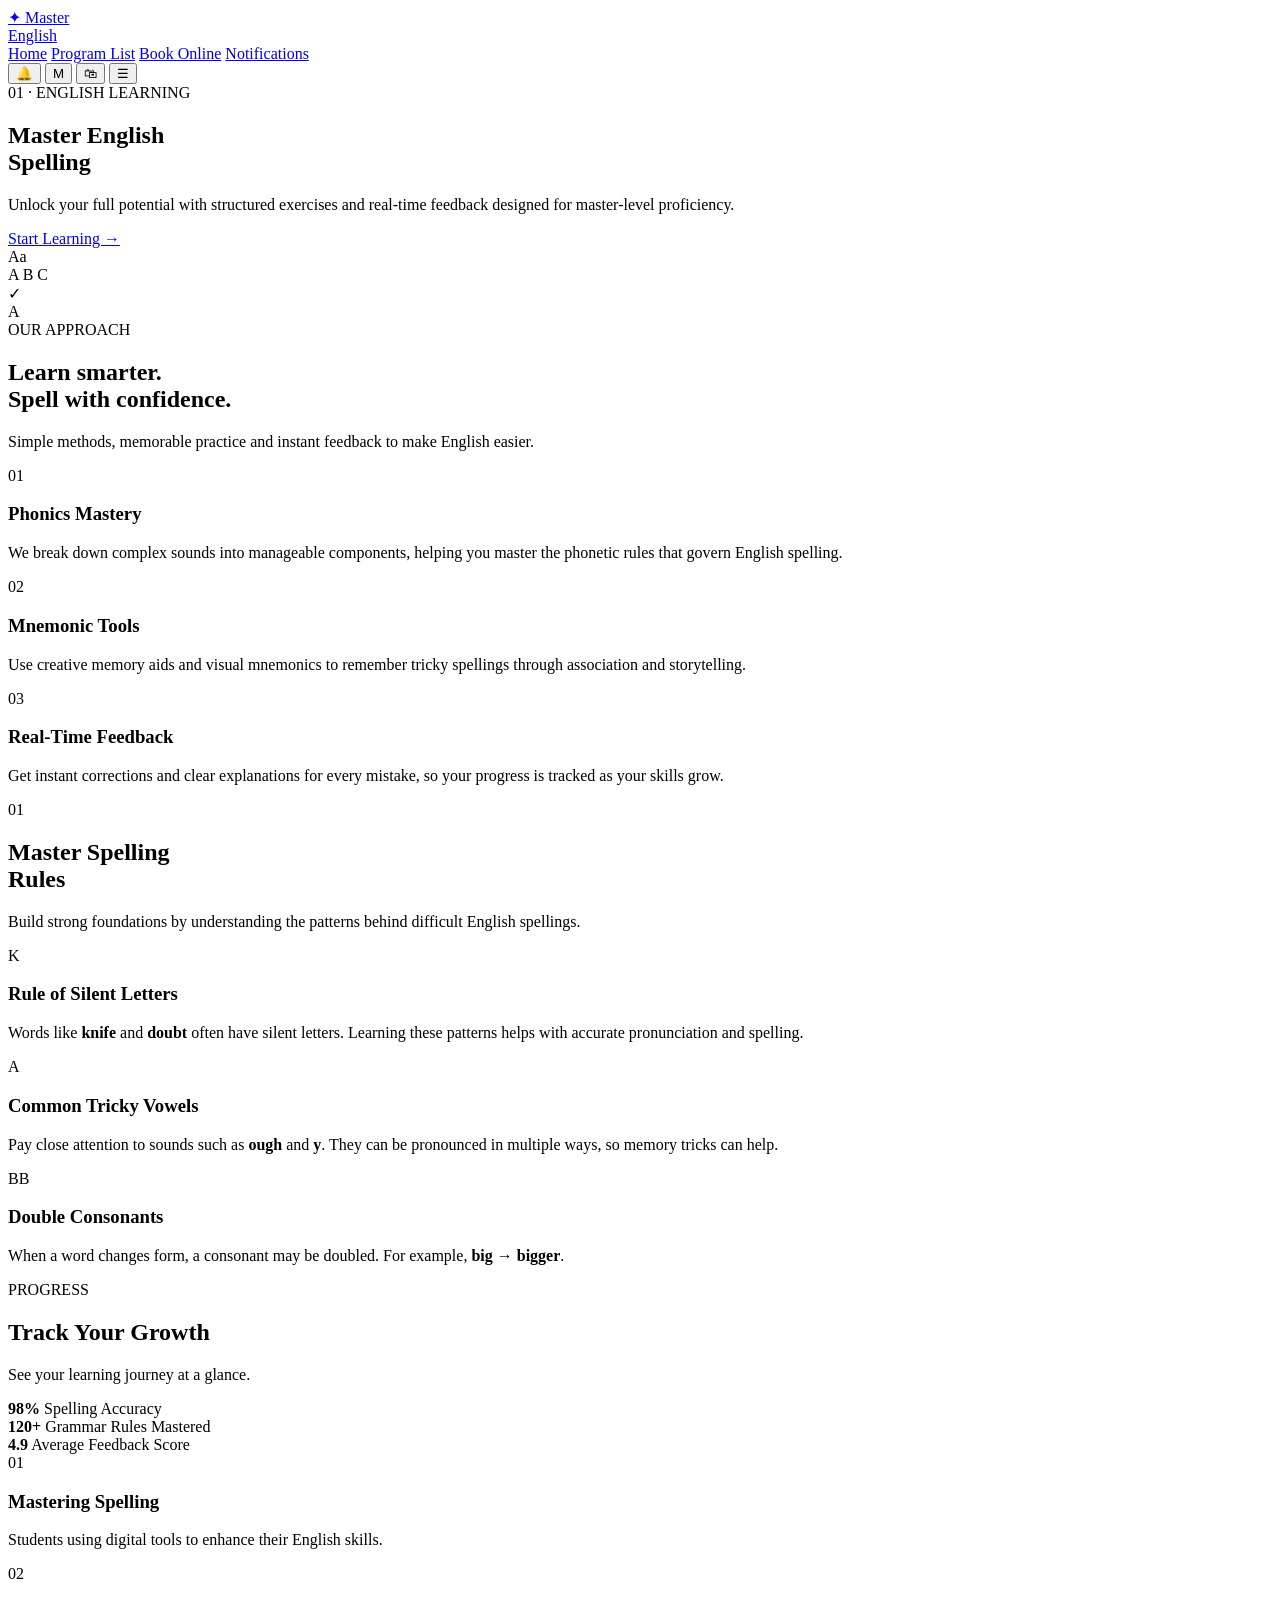
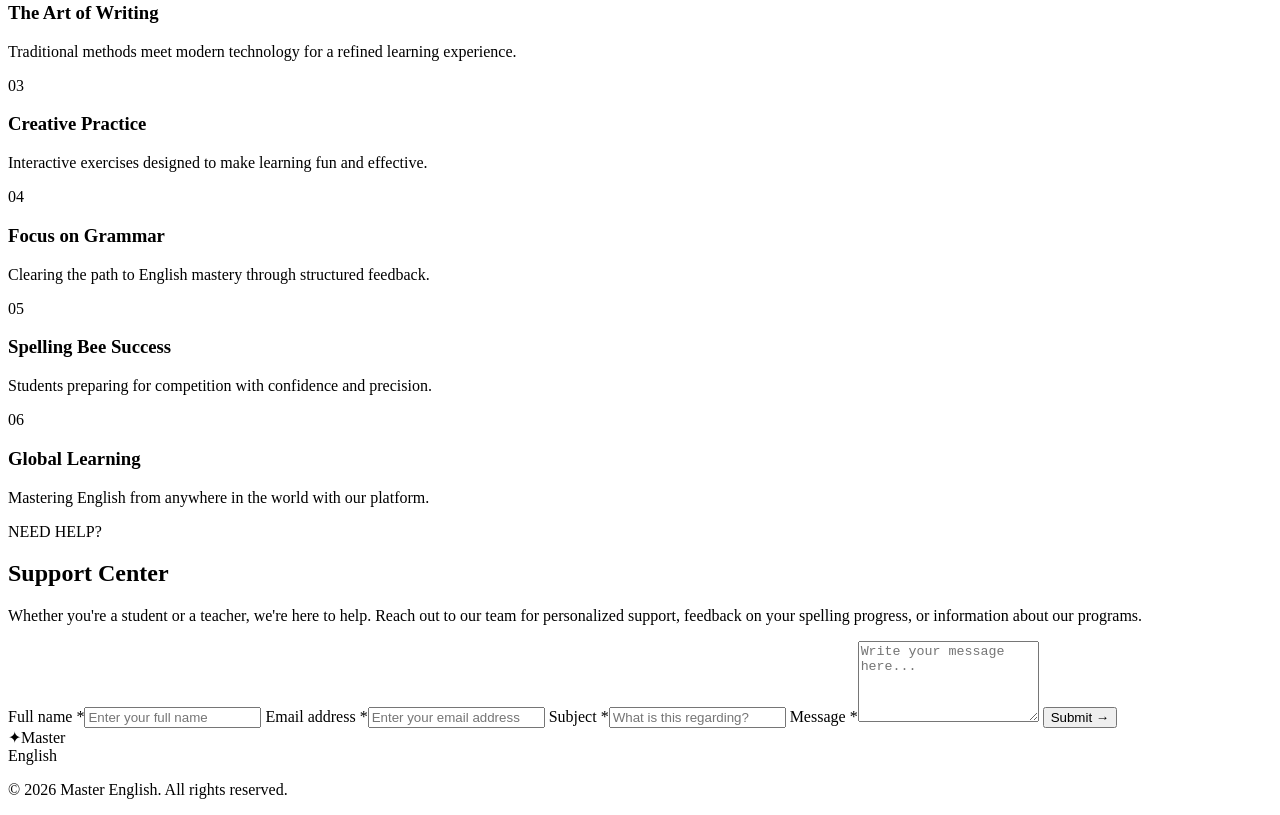
==== index.html @ f6155e05 "Add files via upload" ====
<!DOCTYPE html>
<html lang="en">
<head>
  <meta charset="UTF-8">
  <meta name="viewport" content="width=device-width, initial-scale=1.0">
  <title>Master English Spelling</title>
  <link rel="preconnect" href="https://fonts.googleapis.com">
  <link rel="preconnect" href="https://fonts.gstatic.com" crossorigin>
  <link href="https://fonts.googleapis.com/css2?family=DM+Sans:wght@400;500;600;700&family=Playfair+Display:wght@500;600&display=swap" rel="stylesheet">
  <link rel="stylesheet" href="style.css">
</head>
<body>

<header class="navbar">
  <a class="brand" href="#home">
    <span class="brand-mark">✦</span>
    <span>Master<br>English</span>
  </a>

  <nav id="nav">
    <a class="active" href="#home">Home</a>
    <a href="#approach">Program List</a>
    <a href="#practice">Book Online</a>
    <a href="#support">Notifications</a>
  </nav>

  <div class="nav-actions">
    <button class="icon-btn" title="Notifications">🔔</button>
    <button class="avatar">M</button>
    <button class="bag">🛍</button>
    <button class="menu-btn" id="menuBtn">☰</button>
  </div>
</header>

<main>
  <section class="hero" id="home">
    <div class="hero-content">
      <div class="eyebrow">01 · ENGLISH LEARNING</div>
      <h1>Master English<br><span>Spelling</span></h1>
      <p>Unlock your full potential with structured exercises and real-time feedback designed for master-level proficiency.</p>
      <a href="#practice" class="primary-btn">Start Learning <span>→</span></a>
    </div>
    <div class="hero-orbit">
      <div class="orbit-card card-one">Aa</div>
      <div class="orbit-card card-two">A B C</div>
      <div class="orbit-card card-three">✓</div>
      <div class="orbit-center">A</div>
    </div>
  </section>

  <section class="section approach" id="approach">
    <div class="section-heading">
      <span class="small-label">OUR APPROACH</span>
      <h2>Learn smarter.<br>Spell with confidence.</h2>
      <p>Simple methods, memorable practice and instant feedback to make English easier.</p>
    </div>

    <div class="feature-grid">
      <article class="feature-card">
        <div class="photo photo-1"></div>
        <div class="card-body">
          <span class="number">01</span>
          <h3>Phonics Mastery</h3>
          <p>We break down complex sounds into manageable components, helping you master the phonetic rules that govern English spelling.</p>
        </div>
      </article>

      <article class="feature-card">
        <div class="photo photo-2"></div>
        <div class="card-body">
          <span class="number">02</span>
          <h3>Mnemonic Tools</h3>
          <p>Use creative memory aids and visual mnemonics to remember tricky spellings through association and storytelling.</p>
        </div>
      </article>

      <article class="feature-card">
        <div class="photo photo-3"></div>
        <div class="card-body">
          <span class="number">03</span>
          <h3>Real-Time Feedback</h3>
          <p>Get instant corrections and clear explanations for every mistake, so your progress is tracked as your skills grow.</p>
        </div>
      </article>
    </div>
  </section>

  <section class="rules" id="practice">
    <div class="rules-title">
      <span class="gold-number">01</span>
      <h2>Master Spelling<br>Rules</h2>
      <p>Build strong foundations by understanding the patterns behind difficult English spellings.</p>
    </div>

    <div class="rules-list">
      <article>
        <span class="rule-icon">K</span>
        <div>
          <h3>Rule of Silent Letters</h3>
          <p>Words like <b>knife</b> and <b>doubt</b> often have silent letters. Learning these patterns helps with accurate pronunciation and spelling.</p>
        </div>
      </article>
      <article>
        <span class="rule-icon">A</span>
        <div>
          <h3>Common Tricky Vowels</h3>
          <p>Pay close attention to sounds such as <b>ough</b> and <b>y</b>. They can be pronounced in multiple ways, so memory tricks can help.</p>
        </div>
      </article>
      <article>
        <span class="rule-icon">BB</span>
        <div>
          <h3>Double Consonants</h3>
          <p>When a word changes form, a consonant may be doubled. For example, <b>big → bigger</b>.</p>
        </div>
      </article>
    </div>
  </section>

  <section class="growth" id="growth">
    <div class="center-heading">
      <span class="small-label">PROGRESS</span>
      <h2>Track Your Growth</h2>
      <p>See your learning journey at a glance.</p>
    </div>

    <div class="stats">
      <div class="stat">
        <strong>98%</strong>
        <span>Spelling Accuracy</span>
      </div>
      <div class="stat">
        <strong>120+</strong>
        <span>Grammar Rules Mastered</span>
      </div>
      <div class="stat">
        <strong>4.9</strong>
        <span>Average Feedback Score</span>
      </div>
    </div>
  </section>

  <section class="gallery">
    <div class="gallery-grid">
      <article class="gallery-card large">
        <div class="gallery-photo g1"></div>
        <div class="gallery-text"><span>01</span><h3>Mastering Spelling</h3><p>Students using digital tools to enhance their English skills.</p></div>
      </article>
      <article class="gallery-card">
        <div class="gallery-photo g2"></div>
        <div class="gallery-text"><span>02</span><h3>The Art of Writing</h3><p>Traditional methods meet modern technology for a refined learning experience.</p></div>
      </article>
      <article class="gallery-card">
        <div class="gallery-photo g3"></div>
        <div class="gallery-text"><span>03</span><h3>Creative Practice</h3><p>Interactive exercises designed to make learning fun and effective.</p></div>
      </article>
      <article class="gallery-card">
        <div class="gallery-photo g4"></div>
        <div class="gallery-text"><span>04</span><h3>Focus on Grammar</h3><p>Clearing the path to English mastery through structured feedback.</p></div>
      </article>
      <article class="gallery-card">
        <div class="gallery-photo g5"></div>
        <div class="gallery-text"><span>05</span><h3>Spelling Bee Success</h3><p>Students preparing for competition with confidence and precision.</p></div>
      </article>
      <article class="gallery-card">
        <div class="gallery-photo g6"></div>
        <div class="gallery-text"><span>06</span><h3>Global Learning</h3><p>Mastering English from anywhere in the world with our platform.</p></div>
      </article>
    </div>
  </section>

  <section class="support" id="support">
    <div class="support-copy">
      <span class="small-label">NEED HELP?</span>
      <h2>Support Center</h2>
      <p>Whether you're a student or a teacher, we're here to help. Reach out to our team for personalized support, feedback on your spelling progress, or information about our programs.</p>
    </div>

    <form class="support-form" id="supportForm">
      <label>Full name *<input required type="text" placeholder="Enter your full name"></label>
      <label>Email address *<input required type="email" placeholder="Enter your email address"></label>
      <label>Subject *<input required type="text" placeholder="What is this regarding?"></label>
      <label>Message *<textarea required rows="5" placeholder="Write your message here..."></textarea></label>
      <button class="primary-btn" type="submit">Submit <span>→</span></button>
    </form>
  </section>
</main>

<footer>
  <div class="brand footer-brand"><span class="brand-mark">✦</span><span>Master<br>English</span></div>
  <p>© 2026 Master English. All rights reserved.</p>
</footer>

<script src="script.js"></script>
</body>
</html>
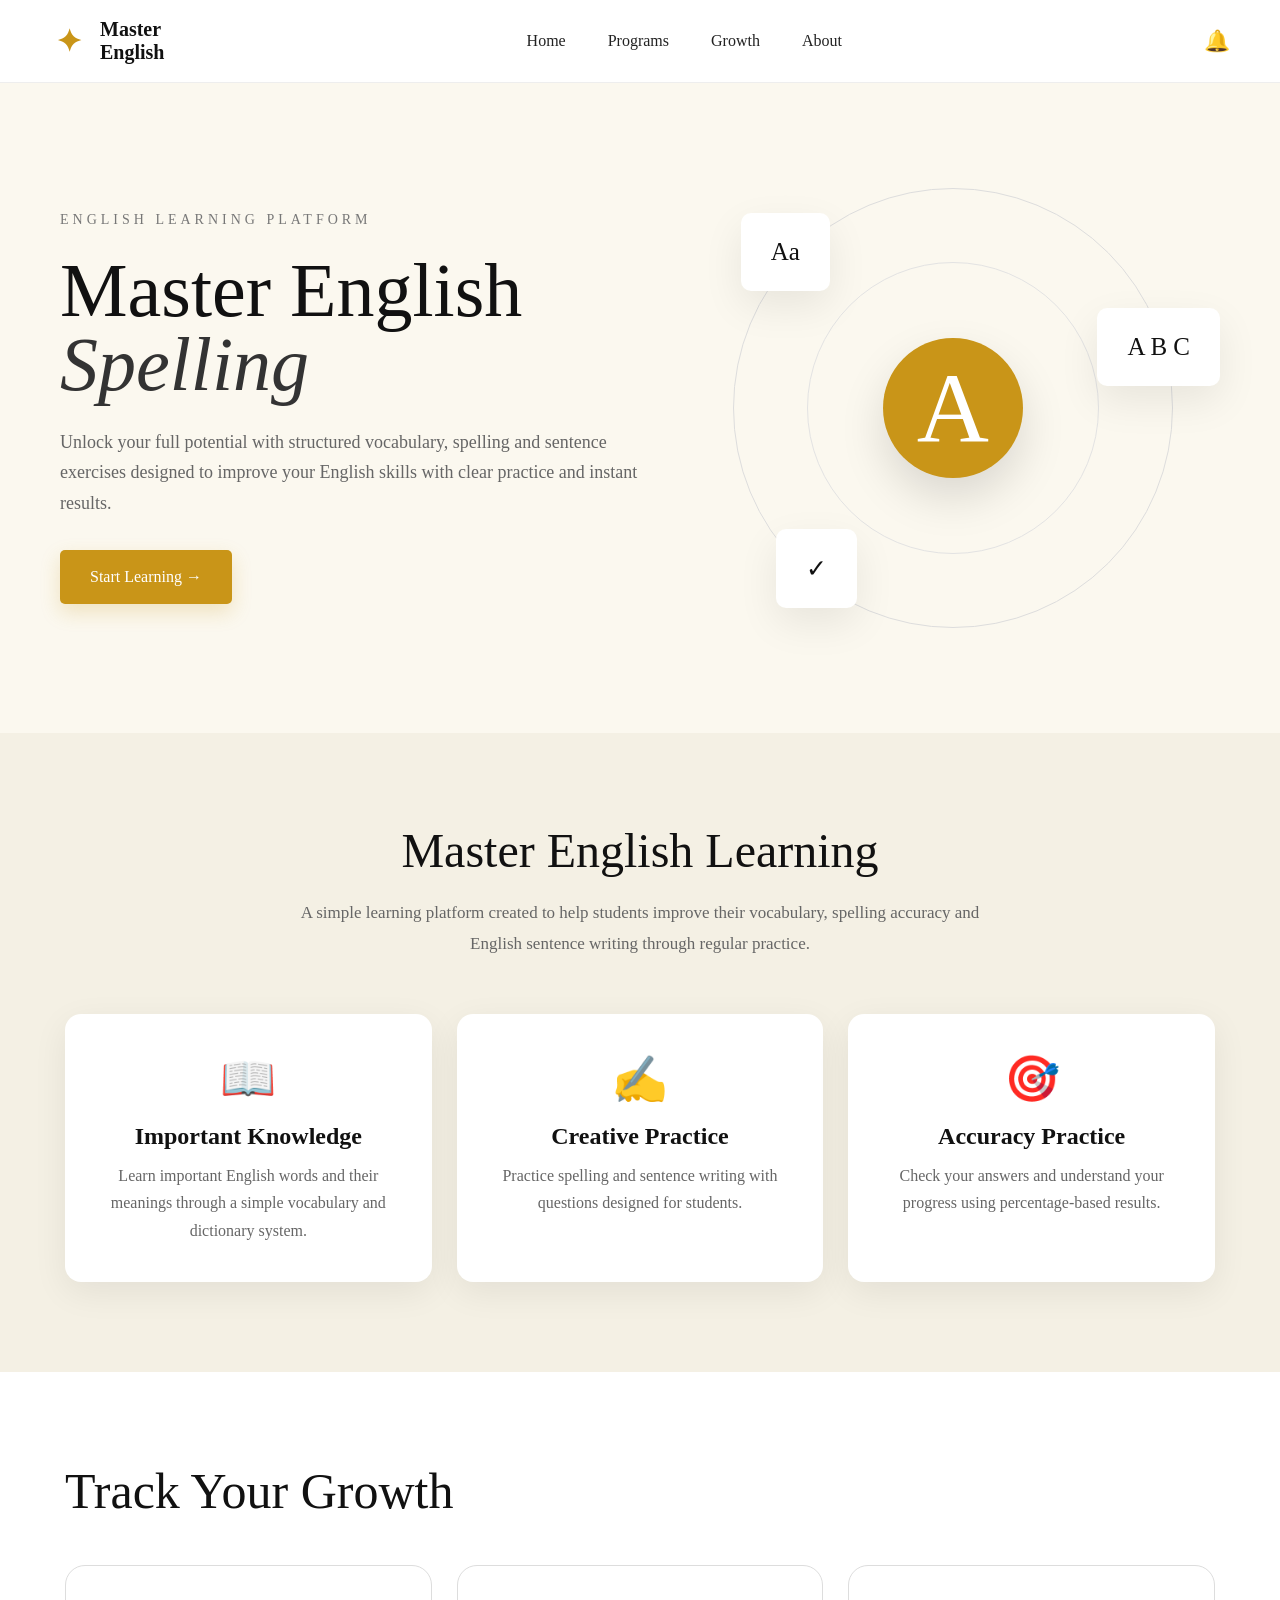
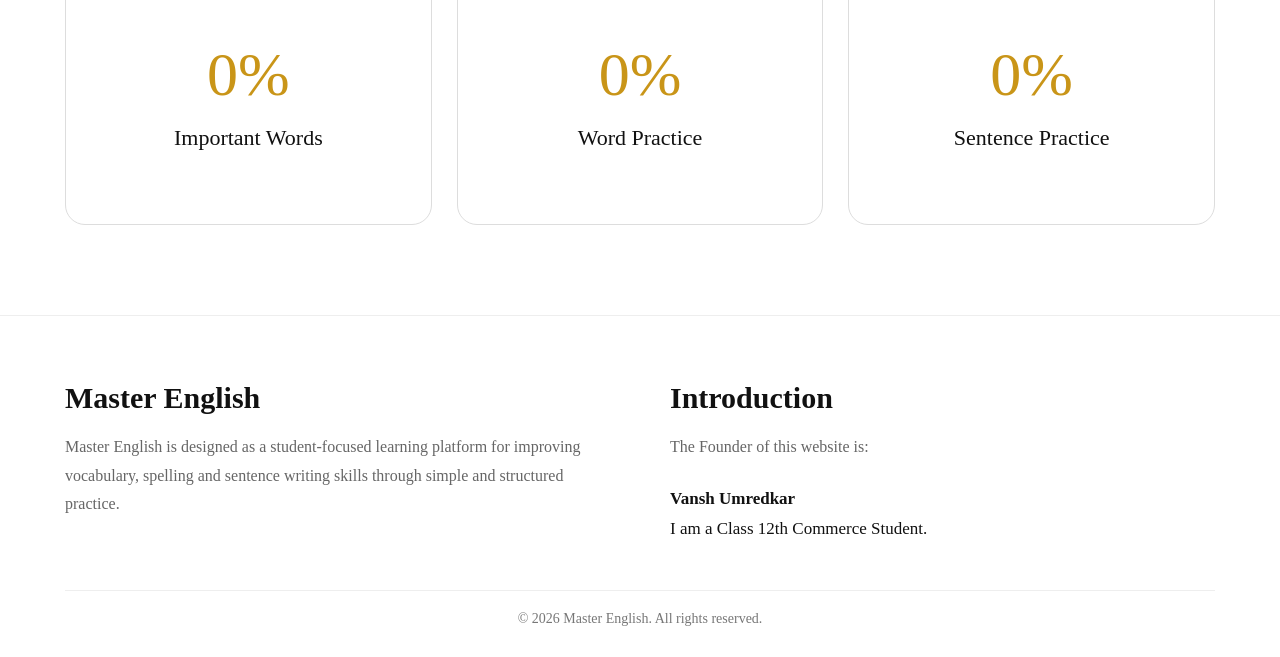
==== commit b740bc08: "Update index.html" ====
--- a/index.html
+++ b/index.html
@@ -1,196 +1,1371 @@
 <!DOCTYPE html>
 <html lang="en">
 <head>
-  <meta charset="UTF-8">
-  <meta name="viewport" content="width=device-width, initial-scale=1.0">
-  <title>Master English Spelling</title>
-  <link rel="preconnect" href="https://fonts.googleapis.com">
-  <link rel="preconnect" href="https://fonts.gstatic.com" crossorigin>
-  <link href="https://fonts.googleapis.com/css2?family=DM+Sans:wght@400;500;600;700&family=Playfair+Display:wght@500;600&display=swap" rel="stylesheet">
-  <link rel="stylesheet" href="style.css">
+<meta charset="UTF-8">
+<meta name="viewport" content="width=device-width, initial-scale=1.0">
+<meta name="description" content="Master English Spelling - Vocabulary, Dictionary, Spelling Practice and Sentence Practice">
+<meta name="keywords" content="English spelling, vocabulary, dictionary, spelling practice, sentence practice, English learning">
+<meta name="author" content="Vansh Umredkar">
+<meta name="theme-color" content="#c99618">
+<title>Master English Spelling</title>
+
+<style>
+*{
+    margin:0;
+    padding:0;
+    box-sizing:border-box;
+    scroll-behavior:smooth;
+}
+
+:root{
+    --gold:#c99518;
+    --gold-dark:#9f7610;
+    --cream:#fbf8ef;
+    --white:#ffffff;
+    --black:#111111;
+    --gray:#666;
+    --light:#f4f0e4;
+    --blue:#dff3f8;
+}
+
+body{
+    font-family:Georgia,"Times New Roman",serif;
+    background:var(--cream);
+    color:var(--black);
+    overflow-x:hidden;
+}
+
+button,input{
+    font-family:inherit;
+}
+
+header{
+    width:100%;
+    background:rgba(255,255,255,.96);
+    position:sticky;
+    top:0;
+    z-index:1000;
+    border-bottom:1px solid #eee;
+    backdrop-filter:blur(10px);
+}
+
+.navbar{
+    max-width:1250px;
+    margin:auto;
+    min-height:82px;
+    display:flex;
+    align-items:center;
+    justify-content:space-between;
+    padding:15px 35px;
+}
+
+.logo{
+    display:flex;
+    align-items:center;
+    gap:12px;
+    font-weight:bold;
+    font-size:20px;
+}
+
+.logo-icon{
+    width:38px;
+    height:38px;
+    display:grid;
+    place-items:center;
+    color:var(--gold);
+    font-size:31px;
+}
+
+.nav-links{
+    display:flex;
+    gap:42px;
+    align-items:center;
+}
+
+.nav-links a{
+    text-decoration:none;
+    color:#222;
+    font-size:16px;
+    transition:.3s;
+}
+
+.nav-links a:hover{
+    color:var(--gold);
+}
+
+.nav-actions{
+    display:flex;
+    align-items:center;
+    gap:15px;
+}
+
+.nav-btn{
+    border:0;
+    background:none;
+    font-size:21px;
+    cursor:pointer;
+}
+
+.page{
+    min-height:100vh;
+}
+
+.hero{
+    min-height:650px;
+    max-width:1250px;
+    margin:auto;
+    display:grid;
+    grid-template-columns:1.05fr .95fr;
+    align-items:center;
+    gap:35px;
+    padding:70px 45px;
+}
+
+.hero-label{
+    font-size:14px;
+    letter-spacing:4px;
+    color:#777;
+    margin-bottom:25px;
+    text-transform:uppercase;
+}
+
+.hero h1{
+    font-size:76px;
+    line-height:.98;
+    font-weight:500;
+    margin-bottom:25px;
+}
+
+.hero h1 span{
+    font-style:italic;
+    color:#333;
+}
+
+.hero p{
+    max-width:680px;
+    font-size:18px;
+    line-height:1.7;
+    color:#666;
+    margin-bottom:32px;
+}
+
+.primary-btn{
+    background:var(--gold);
+    color:white;
+    border:0;
+    padding:18px 30px;
+    border-radius:5px;
+    font-size:16px;
+    cursor:pointer;
+    transition:.3s;
+    box-shadow:0 8px 20px rgba(201,149,24,.22);
+}
+
+.primary-btn:hover{
+    background:var(--gold-dark);
+    transform:translateY(-3px);
+}
+
+.hero-visual{
+    height:500px;
+    position:relative;
+    display:flex;
+    align-items:center;
+    justify-content:center;
+}
+
+.circle{
+    width:440px;
+    height:440px;
+    border:1px solid #ddd;
+    border-radius:50%;
+    position:relative;
+    display:flex;
+    justify-content:center;
+    align-items:center;
+}
+
+.circle::before{
+    content:"";
+    width:290px;
+    height:290px;
+    border:1px solid #e3e3e3;
+    border-radius:50%;
+    position:absolute;
+}
+
+.letter{
+    width:140px;
+    height:140px;
+    background:var(--gold);
+    color:white;
+    border-radius:50%;
+    display:grid;
+    place-items:center;
+    font-size:100px;
+    z-index:2;
+    box-shadow:0 20px 45px rgba(0,0,0,.13);
+}
+
+.floating{
+    position:absolute;
+    background:white;
+    padding:25px 30px;
+    border-radius:10px;
+    box-shadow:0 15px 40px rgba(0,0,0,.08);
+    font-size:25px;
+}
+
+.f1{top:55px;left:55px}
+.f2{right:0;top:150px}
+.f3{bottom:50px;left:90px}
+
+.intro-section{
+    padding:90px 40px;
+    background:#f4f0e4;
+    text-align:center;
+}
+
+.section-title{
+    font-size:48px;
+    font-weight:500;
+    margin-bottom:20px;
+}
+
+.section-text{
+    max-width:720px;
+    margin:auto;
+    color:#666;
+    font-size:17px;
+    line-height:1.8;
+}
+
+.feature-grid{
+    max-width:1150px;
+    margin:55px auto 0;
+    display:grid;
+    grid-template-columns:repeat(3,1fr);
+    gap:25px;
+}
+
+.feature-card{
+    background:white;
+    padding:38px 28px;
+    border-radius:16px;
+    box-shadow:0 10px 35px rgba(0,0,0,.07);
+    transition:.4s;
+}
+
+.feature-card:hover{
+    transform:translateY(-8px);
+}
+
+.feature-icon{
+    font-size:45px;
+    margin-bottom:18px;
+}
+
+.feature-card h3{
+    font-size:24px;
+    margin-bottom:12px;
+}
+
+.feature-card p{
+    color:#666;
+    line-height:1.7;
+}
+
+.growth{
+    padding:90px 40px;
+    background:white;
+}
+
+.growth-container{
+    max-width:1150px;
+    margin:auto;
+}
+
+.growth-title{
+    font-size:50px;
+    margin-bottom:45px;
+    font-weight:500;
+}
+
+.growth-grid{
+    display:grid;
+    grid-template-columns:repeat(3,1fr);
+    gap:25px;
+}
+
+.growth-card{
+    min-height:260px;
+    border:1px solid #ddd;
+    border-radius:20px;
+    display:flex;
+    flex-direction:column;
+    justify-content:center;
+    align-items:center;
+    text-align:center;
+    background:#fff;
+}
+
+.growth-number{
+    font-size:62px;
+    color:var(--gold);
+    margin-bottom:15px;
+}
+
+.growth-card h3{
+    font-size:22px;
+    font-weight:500;
+}
+
+.learning-page{
+    display:none;
+    min-height:100vh;
+    background:var(--cream);
+}
+
+.learning-header{
+    max-width:1200px;
+    margin:auto;
+    padding:55px 35px 20px;
+}
+
+.back-btn{
+    border:0;
+    background:none;
+    color:#777;
+    cursor:pointer;
+    font-size:16px;
+    margin-bottom:30px;
+}
+
+.learning-header h1{
+    font-size:58px;
+    font-weight:500;
+    margin-bottom:15px;
+}
+
+.learning-header p{
+    color:#666;
+    font-size:17px;
+}
+
+.learning-grid{
+    max-width:1200px;
+    margin:45px auto 80px;
+    padding:0 35px;
+    display:grid;
+    grid-template-columns:repeat(3,1fr);
+    gap:30px;
+    perspective:1200px;
+}
+
+.learning-card{
+    min-height:380px;
+    border-radius:24px;
+    padding:40px 30px;
+    background:white;
+    box-shadow:0 20px 50px rgba(0,0,0,.1);
+    transform:translateY(100px) rotateX(12deg) scale(.94);
+    opacity:0;
+    animation:slide3d .9s forwards;
+    position:relative;
+    overflow:hidden;
+}
+
+.learning-card:nth-child(2){
+    animation-delay:.25s;
+}
+
+.learning-card:nth-child(3){
+    animation-delay:.5s;
+}
+
+@keyframes slide3d{
+    0%{
+        transform:translateY(100px) rotateX(12deg) rotateY(-12deg) scale(.94);
+        opacity:0;
+    }
+    70%{
+        transform:translateY(-8px) rotateX(0) rotateY(2deg) scale(1.01);
+        opacity:1;
+    }
+    100%{
+        transform:translateY(0) rotateX(0) rotateY(0) scale(1);
+        opacity:1;
+    }
+}
+
+.learning-card::before{
+    content:"";
+    position:absolute;
+    width:180px;
+    height:180px;
+    border-radius:50%;
+    background:rgba(201,149,24,.08);
+    right:-70px;
+    top:-70px;
+}
+
+.learning-icon{
+    font-size:58px;
+    margin-bottom:25px;
+}
+
+.learning-card h2{
+    font-size:30px;
+    margin-bottom:16px;
+}
+
+.learning-card p{
+    color:#666;
+    line-height:1.7;
+    margin-bottom:25px;
+}
+
+.card-btn{
+    padding:13px 22px;
+    border:0;
+    background:var(--gold);
+    color:white;
+    border-radius:6px;
+    cursor:pointer;
+    transition:.3s;
+}
+
+.card-btn:hover{
+    background:var(--gold-dark);
+    transform:translateY(-2px);
+}
+
+.practice-area{
+    display:none;
+    max-width:1100px;
+    margin:0 auto 80px;
+    padding:0 35px;
+}
+
+.practice-box{
+    background:white;
+    padding:45px;
+    border-radius:20px;
+    box-shadow:0 15px 45px rgba(0,0,0,.08);
+}
+
+.practice-box h2{
+    font-size:38px;
+    margin-bottom:15px;
+}
+
+.practice-box p{
+    color:#666;
+    line-height:1.7;
+    margin-bottom:25px;
+}
+
+.search-box{
+    display:flex;
+    gap:10px;
+    margin-bottom:25px;
+}
+
+.search-box input,
+.answer-input{
+    width:100%;
+    padding:15px 18px;
+    border:1px solid #ddd;
+    border-radius:8px;
+    font-size:16px;
+    outline:none;
+}
+
+.search-box input:focus,
+.answer-input:focus{
+    border-color:var(--gold);
+}
+
+.word-list{
+    display:grid;
+    grid-template-columns:repeat(3,1fr);
+    gap:15px;
+}
+
+.word-item{
+    border:1px solid #eee;
+    border-radius:10px;
+    padding:18px;
+    background:#fafafa;
+}
+
+.word-item strong{
+    font-size:20px;
+}
+
+.word-item span{
+    display:block;
+    color:#777;
+    margin-top:6px;
+}
+
+.question{
+    font-size:28px;
+    margin:25px 0;
+}
+
+.answer-result{
+    margin-top:20px;
+    padding:15px;
+    border-radius:8px;
+    display:none;
+}
+
+.correct{
+    background:#e4f7e8;
+    color:#207438;
+}
+
+.wrong{
+    background:#fde8e8;
+    color:#a52828;
+}
+
+.score-box{
+    margin-top:25px;
+    font-size:20px;
+}
+
+footer{
+    background:#fff;
+    padding:65px 35px 30px;
+    border-top:1px solid #eee;
+}
+
+.footer-container{
+    max-width:1150px;
+    margin:auto;
+    display:grid;
+    grid-template-columns:1fr 1fr;
+    gap:60px;
+}
+
+.footer-title{
+    font-size:30px;
+    margin-bottom:18px;
+}
+
+.footer-text{
+    color:#666;
+    line-height:1.8;
+    max-width:550px;
+}
+
+.founder{
+    margin-top:22px;
+    font-size:17px;
+    line-height:1.8;
+}
+
+.footer-bottom{
+    max-width:1150px;
+    margin:45px auto 0;
+    padding-top:20px;
+    border-top:1px solid #eee;
+    text-align:center;
+    color:#777;
+    font-size:14px;
+}
+
+@media(max-width:900px){
+    .nav-links{
+        gap:15px;
+    }
+
+    .hero{
+        grid-template-columns:1fr;
+        text-align:center;
+    }
+
+    .hero p{
+        margin-left:auto;
+        margin-right:auto;
+    }
+
+    .hero-visual{
+        height:400px;
+    }
+
+    .circle{
+        width:350px;
+        height:350px;
+    }
+
+    .feature-grid,
+    .growth-grid,
+    .learning-grid{
+        grid-template-columns:1fr;
+    }
+
+    .footer-container{
+        grid-template-columns:1fr;
+    }
+}
+
+@media(max-width:600px){
+    .navbar{
+        padding:14px 18px;
+    }
+
+    .nav-links{
+        display:none;
+    }
+
+    .hero{
+        padding:55px 22px;
+    }
+
+    .hero h1{
+        font-size:48px;
+    }
+
+    .hero-visual{
+        height:330px;
+    }
+
+    .circle{
+        width:280px;
+        height:280px;
+    }
+
+    .circle::before{
+        width:190px;
+        height:190px;
+    }
+
+    .letter{
+        width:95px;
+        height:95px;
+        font-size:65px;
+    }
+
+    .floating{
+        padding:15px 18px;
+        font-size:18px;
+    }
+
+    .f1{left:5px}
+    .f2{right:0}
+    .f3{left:30px}
+
+    .section-title,
+    .growth-title,
+    .learning-header h1{
+        font-size:38px;
+    }
+
+    .intro-section,
+    .growth{
+        padding:65px 22px;
+    }
+
+    .learning-grid,
+    .practice-area{
+        padding:0 20px;
+    }
+
+    .practice-box{
+        padding:25px;
+    }
+
+    .word-list{
+        grid-template-columns:1fr;
+    }
+
+    .footer-container{
+        gap:30px;
+    }
+}
+</style>
 </head>
+
 <body>
 
-<header class="navbar">
-  <a class="brand" href="#home">
-    <span class="brand-mark">✦</span>
-    <span>Master<br>English</span>
-  </a>
-
-  <nav id="nav">
-    <a class="active" href="#home">Home</a>
-    <a href="#approach">Program List</a>
-    <a href="#practice">Book Online</a>
-    <a href="#support">Notifications</a>
-  </nav>
-
-  <div class="nav-actions">
-    <button class="icon-btn" title="Notifications">🔔</button>
-    <button class="avatar">M</button>
-    <button class="bag">🛍</button>
-    <button class="menu-btn" id="menuBtn">☰</button>
-  </div>
+<div id="homePage" class="page">
+
+<header>
+<nav class="navbar">
+<div class="logo">
+<div class="logo-icon">✦</div>
+<div>Master<br>English</div>
+</div>
+
+<div class="nav-links">
+<a href="#home">Home</a>
+<a href="#programs">Programs</a>
+<a href="#growth">Growth</a>
+<a href="#about">About</a>
+</div>
+
+<div class="nav-actions">
+<button class="nav-btn">🔔</button>
+</div>
+</nav>
 </header>
 
-<main>
-  <section class="hero" id="home">
-    <div class="hero-content">
-      <div class="eyebrow">01 · ENGLISH LEARNING</div>
-      <h1>Master English<br><span>Spelling</span></h1>
-      <p>Unlock your full potential with structured exercises and real-time feedback designed for master-level proficiency.</p>
-      <a href="#practice" class="primary-btn">Start Learning <span>→</span></a>
-    </div>
-    <div class="hero-orbit">
-      <div class="orbit-card card-one">Aa</div>
-      <div class="orbit-card card-two">A B C</div>
-      <div class="orbit-card card-three">✓</div>
-      <div class="orbit-center">A</div>
-    </div>
-  </section>
-
-  <section class="section approach" id="approach">
-    <div class="section-heading">
-      <span class="small-label">OUR APPROACH</span>
-      <h2>Learn smarter.<br>Spell with confidence.</h2>
-      <p>Simple methods, memorable practice and instant feedback to make English easier.</p>
-    </div>
-
-    <div class="feature-grid">
-      <article class="feature-card">
-        <div class="photo photo-1"></div>
-        <div class="card-body">
-          <span class="number">01</span>
-          <h3>Phonics Mastery</h3>
-          <p>We break down complex sounds into manageable components, helping you master the phonetic rules that govern English spelling.</p>
-        </div>
-      </article>
-
-      <article class="feature-card">
-        <div class="photo photo-2"></div>
-        <div class="card-body">
-          <span class="number">02</span>
-          <h3>Mnemonic Tools</h3>
-          <p>Use creative memory aids and visual mnemonics to remember tricky spellings through association and storytelling.</p>
-        </div>
-      </article>
-
-      <article class="feature-card">
-        <div class="photo photo-3"></div>
-        <div class="card-body">
-          <span class="number">03</span>
-          <h3>Real-Time Feedback</h3>
-          <p>Get instant corrections and clear explanations for every mistake, so your progress is tracked as your skills grow.</p>
-        </div>
-      </article>
-    </div>
-  </section>
-
-  <section class="rules" id="practice">
-    <div class="rules-title">
-      <span class="gold-number">01</span>
-      <h2>Master Spelling<br>Rules</h2>
-      <p>Build strong foundations by understanding the patterns behind difficult English spellings.</p>
-    </div>
-
-    <div class="rules-list">
-      <article>
-        <span class="rule-icon">K</span>
-        <div>
-          <h3>Rule of Silent Letters</h3>
-          <p>Words like <b>knife</b> and <b>doubt</b> often have silent letters. Learning these patterns helps with accurate pronunciation and spelling.</p>
-        </div>
-      </article>
-      <article>
-        <span class="rule-icon">A</span>
-        <div>
-          <h3>Common Tricky Vowels</h3>
-          <p>Pay close attention to sounds such as <b>ough</b> and <b>y</b>. They can be pronounced in multiple ways, so memory tricks can help.</p>
-        </div>
-      </article>
-      <article>
-        <span class="rule-icon">BB</span>
-        <div>
-          <h3>Double Consonants</h3>
-          <p>When a word changes form, a consonant may be doubled. For example, <b>big → bigger</b>.</p>
-        </div>
-      </article>
-    </div>
-  </section>
-
-  <section class="growth" id="growth">
-    <div class="center-heading">
-      <span class="small-label">PROGRESS</span>
-      <h2>Track Your Growth</h2>
-      <p>See your learning journey at a glance.</p>
-    </div>
-
-    <div class="stats">
-      <div class="stat">
-        <strong>98%</strong>
-        <span>Spelling Accuracy</span>
-      </div>
-      <div class="stat">
-        <strong>120+</strong>
-        <span>Grammar Rules Mastered</span>
-      </div>
-      <div class="stat">
-        <strong>4.9</strong>
-        <span>Average Feedback Score</span>
-      </div>
-    </div>
-  </section>
-
-  <section class="gallery">
-    <div class="gallery-grid">
-      <article class="gallery-card large">
-        <div class="gallery-photo g1"></div>
-        <div class="gallery-text"><span>01</span><h3>Mastering Spelling</h3><p>Students using digital tools to enhance their English skills.</p></div>
-      </article>
-      <article class="gallery-card">
-        <div class="gallery-photo g2"></div>
-        <div class="gallery-text"><span>02</span><h3>The Art of Writing</h3><p>Traditional methods meet modern technology for a refined learning experience.</p></div>
-      </article>
-      <article class="gallery-card">
-        <div class="gallery-photo g3"></div>
-        <div class="gallery-text"><span>03</span><h3>Creative Practice</h3><p>Interactive exercises designed to make learning fun and effective.</p></div>
-      </article>
-      <article class="gallery-card">
-        <div class="gallery-photo g4"></div>
-        <div class="gallery-text"><span>04</span><h3>Focus on Grammar</h3><p>Clearing the path to English mastery through structured feedback.</p></div>
-      </article>
-      <article class="gallery-card">
-        <div class="gallery-photo g5"></div>
-        <div class="gallery-text"><span>05</span><h3>Spelling Bee Success</h3><p>Students preparing for competition with confidence and precision.</p></div>
-      </article>
-      <article class="gallery-card">
-        <div class="gallery-photo g6"></div>
-        <div class="gallery-text"><span>06</span><h3>Global Learning</h3><p>Mastering English from anywhere in the world with our platform.</p></div>
-      </article>
-    </div>
-  </section>
-
-  <section class="support" id="support">
-    <div class="support-copy">
-      <span class="small-label">NEED HELP?</span>
-      <h2>Support Center</h2>
-      <p>Whether you're a student or a teacher, we're here to help. Reach out to our team for personalized support, feedback on your spelling progress, or information about our programs.</p>
-    </div>
-
-    <form class="support-form" id="supportForm">
-      <label>Full name *<input required type="text" placeholder="Enter your full name"></label>
-      <label>Email address *<input required type="email" placeholder="Enter your email address"></label>
-      <label>Subject *<input required type="text" placeholder="What is this regarding?"></label>
-      <label>Message *<textarea required rows="5" placeholder="Write your message here..."></textarea></label>
-      <button class="primary-btn" type="submit">Submit <span>→</span></button>
-    </form>
-  </section>
-</main>
+<main id="home">
+
+<section class="hero">
+
+<div>
+<div class="hero-label">English Learning Platform</div>
+
+<h1>Master English<br><span>Spelling</span></h1>
+
+<p>
+Unlock your full potential with structured vocabulary,
+spelling and sentence exercises designed to improve your
+English skills with clear practice and instant results.
+</p>
+
+<button class="primary-btn" onclick="openLearning()">Start Learning →</button>
+</div>
+
+<div class="hero-visual">
+<div class="circle">
+<div class="letter">A</div>
+</div>
+<div class="floating f1">Aa</div>
+<div class="floating f2">A B C</div>
+<div class="floating f3">✓</div>
+</div>
+
+</section>
+
+<section class="intro-section" id="programs">
+
+<h2 class="section-title">Master English Learning</h2>
+
+<p class="section-text">
+A simple learning platform created to help students improve
+their vocabulary, spelling accuracy and English sentence writing
+through regular practice.
+</p>
+
+<div class="feature-grid">
+
+<article class="feature-card">
+<div class="feature-icon">📖</div>
+<h3>Important Knowledge</h3>
+<p>Learn important English words and their meanings through a simple vocabulary and dictionary system.</p>
+</article>
+
+<article class="feature-card">
+<div class="feature-icon">✍️</div>
+<h3>Creative Practice</h3>
+<p>Practice spelling and sentence writing with questions designed for students.</p>
+</article>
+
+<article class="feature-card">
+<div class="feature-icon">🎯</div>
+<h3>Accuracy Practice</h3>
+<p>Check your answers and understand your progress using percentage-based results.</p>
+</article>
+
+</div>
+
+</section>
+
+<section class="growth" id="growth">
+
+<div class="growth-container">
+
+<h2 class="growth-title">Track Your Growth</h2>
+
+<div class="growth-grid">
+
+<article class="growth-card">
+<div class="growth-number" id="growthWords">0%</div>
+<h3>Important Words</h3>
+</article>
+
+<article class="growth-card">
+<div class="growth-number" id="growthSpelling">0%</div>
+<h3>Word Practice</h3>
+</article>
+
+<article class="growth-card">
+<div class="growth-number" id="growthSentence">0%</div>
+<h3>Sentence Practice</h3>
+</article>
+
+</div>
+
+</div>
+
+</section>
+
+<footer id="about">
+
+<div class="footer-container">
+
+<div>
+<h2 class="footer-title">Master English</h2>
+<p class="footer-text">
+Master English is designed as a student-focused learning
+platform for improving vocabulary, spelling and sentence
+writing skills through simple and structured practice.
+</p>
+</div>
+
+<div>
+<h2 class="footer-title">Introduction</h2>
+<p class="footer-text">
+The Founder of this website is:
+</p>
+
+<div class="founder">
+<strong>Vansh Umredkar</strong><br>
+I am a Class 12th Commerce Student.
+</div>
+</div>
+
+</div>
+
+<div class="footer-bottom">
+© 2026 Master English. All rights reserved.
+</div>
+
+</footer>
+
+</div>
+
+
+<div id="learningPage" class="learning-page">
+
+<header>
+<nav class="navbar">
+<div class="logo">
+<div class="logo-icon">✦</div>
+<div>Master<br>English</div>
+</div>
+
+<div class="nav-links">
+<a href="#" onclick="showHome()">Home</a>
+<a href="#vocabulary">Vocabulary</a>
+<a href="#spelling">Spelling</a>
+<a href="#sentence">Sentence</a>
+</div>
+
+<div class="nav-actions">
+<button class="nav-btn">🔔</button>
+</div>
+</nav>
+</header>
+
+<section class="learning-header">
+
+<button class="back-btn" onclick="showHome()">← Back to Home</button>
+
+<h1>Start Learning</h1>
+
+<p>
+Choose a learning program and begin improving your English.
+</p>
+
+</section>
+
+<section class="learning-grid">
+
+<article class="learning-card" id="vocabulary">
+
+<div class="learning-icon">📚</div>
+
+<h2>Vocabulary & Dictionary</h2>
+
+<p>
+Learn and search important English words with their simple meanings.
+The vocabulary section contains a growing collection of important words.
+</p>
+
+<button class="card-btn" onclick="openPractice('vocabularyPractice')">
+Open Vocabulary
+</button>
+
+</article>
+
+<article class="learning-card" id="spelling">
+
+<div class="learning-icon">🔤</div>
+
+<h2>Spelling Practice</h2>
+
+<p>
+Listen to an English word and type the correct spelling.
+Your answer will be checked automatically and your percentage will be calculated.
+</p>
+
+<button class="card-btn" onclick="openPractice('spellingPractice')">
+Start Practice
+</button>
+
+</article>
+
+<article class="learning-card" id="sentence">
+
+<div class="learning-icon">📝</div>
+
+<h2>Sentence Practice</h2>
+
+<p>
+Listen to an English sentence and write the sentence correctly.
+Your result will be calculated according to your correct answers.
+</p>
+
+<button class="card-btn" onclick="openPractice('sentencePractice')">
+Start Practice
+</button>
+
+</article>
+
+</section>
+
+
+<section class="practice-area" id="vocabularyPractice">
+
+<div class="practice-box">
+
+<h2>Vocabulary & Dictionary</h2>
+
+<p>
+Search important English words and learn their meanings.
+</p>
+
+<div class="search-box">
+<input type="text" id="wordSearch" placeholder="Search an English word..." oninput="searchWords()">
+</div>
+
+<div class="word-list" id="wordList"></div>
+
+</div>
+
+</section>
+
+
+<section class="practice-area" id="spellingPractice">
+
+<div class="practice-box">
+
+<h2>Spelling Practice</h2>
+
+<p>
+Listen carefully to the word and type its correct spelling.
+The voice is played at a medium speed.
+</p>
+
+<button class="primary-btn" onclick="speakSpelling()">🔊 Play Word</button>
+
+<div class="question" id="spellingQuestion">
+Listen to the word and type the spelling.
+</div>
+
+<input class="answer-input" id="spellingAnswer" placeholder="Type the spelling here">
+
+<br><br>
+
+<button class="card-btn" onclick="checkSpelling()">Check Answer</button>
+
+<div class="answer-result" id="spellingResult"></div>
+
+<div class="score-box" id="spellingScore"></div>
+
+</div>
+
+</section>
+
+
+<section class="practice-area" id="sentencePractice">
+
+<div class="practice-box">
+
+<h2>Sentence Practice</h2>
+
+<p>
+Listen to the sentence and type what you hear in English.
+</p>
+
+<button class="primary-btn" onclick="speakSentence()">🔊 Play Sentence</button>
+
+<div class="question" id="sentenceQuestion">
+Listen carefully and write the sentence.
+</div>
+
+<input class="answer-input" id="sentenceAnswer" placeholder="Write the sentence here">
+
+<br><br>
+
+<button class="card-btn" onclick="checkSentence()">Check Answer</button>
+
+<div class="answer-result" id="sentenceResult"></div>
+
+<div class="score-box" id="sentenceScore"></div>
+
+</div>
+
+</section>
 
 <footer>
-  <div class="brand footer-brand"><span class="brand-mark">✦</span><span>Master<br>English</span></div>
-  <p>© 2026 Master English. All rights reserved.</p>
+
+<div class="footer-container">
+
+<div>
+<h2 class="footer-title">Master English</h2>
+<p class="footer-text">
+Learn vocabulary, practise spelling and improve English sentence writing.
+</p>
+</div>
+
+<div>
+<h2 class="footer-title">Founder</h2>
+<p class="founder">
+<strong>Vansh Umredkar</strong><br>
+Class 12th Commerce Student
+</p>
+</div>
+
+</div>
+
+<div class="footer-bottom">
+© 2026 Master English. All rights reserved.
+</div>
+
 </footer>
 
-<script src="script.js"></script>
+</div>
+
+
+<script>
+const words=[
+{word:"Accurate",meaning:"Correct and exact"},
+{word:"Beautiful",meaning:"Very pleasing to see"},
+{word:"Confident",meaning:"Feeling sure about yourself"},
+{word:"Creative",meaning:"Able to create new ideas"},
+{word:"Important",meaning:"Having great value or meaning"},
+{word:"Knowledge",meaning:"Information and understanding"},
+{word:"Practice",meaning:"Doing something regularly to improve"},
+{word:"Successful",meaning:"Achieving a desired result"},
+{word:"Education",meaning:"The process of learning"},
+{word:"Environment",meaning:"The surroundings in which we live"},
+{word:"Experience",meaning:"Knowledge gained through doing something"},
+{word:"Communication",meaning:"Sharing information with others"},
+{word:"Opportunity",meaning:"A suitable chance to do something"},
+{word:"Responsibility",meaning:"A duty that you are expected to perform"},
+{word:"Development",meaning:"The process of growing or improving"},
+{word:"Different",meaning:"Not the same"},
+{word:"Language",meaning:"A system used for communication"},
+{word:"Successful",meaning:"Having achieved a goal"},
+{word:"Attention",meaning:"Careful notice or concentration"},
+{word:"Achievement",meaning:"Something successfully completed"}
+];
+
+const spellingQuestions=[
+"beautiful",
+"knowledge",
+"important",
+"successful",
+"environment",
+"experience",
+"communication",
+"opportunity",
+"responsibility",
+"development"
+];
+
+const sentenceQuestions=[
+"I am learning English every day.",
+"Practice makes your English better.",
+"Knowledge is important for every student.",
+"I want to improve my spelling.",
+"Reading helps us learn new words.",
+"Students should practise regularly.",
+"English is an important language.",
+"I write sentences carefully.",
+"Good practice builds confidence.",
+"Learning new words is useful."
+];
+
+let spellingIndex=0;
+let sentenceIndex=0;
+let spellingCorrect=0;
+let sentenceCorrect=0;
+let spellingAnswered=0;
+let sentenceAnswered=0;
+
+function openLearning(){
+    document.getElementById("homePage").style.display="none";
+    document.getElementById("learningPage").style.display="block";
+    window.scrollTo(0,0);
+    history.pushState(null,"","#learning");
+}
+
+function showHome(){
+    document.getElementById("learningPage").style.display="none";
+    document.getElementById("homePage").style.display="block";
+    window.scrollTo(0,0);
+    history.pushState(null,"","#home");
+}
+
+function openPractice(id){
+    document.querySelectorAll(".practice-area").forEach(function(area){
+        area.style.display="none";
+    });
+
+    const selected=document.getElementById(id);
+
+    if(selected){
+        selected.style.display="block";
+        selected.scrollIntoView({behavior:"smooth",block:"start"});
+    }
+
+    if(id==="spellingPractice"){
+        prepareSpelling();
+    }
+
+    if(id==="sentencePractice"){
+        prepareSentence();
+    }
+
+    if(id==="vocabularyPractice"){
+        renderWords(words);
+    }
+}
+
+function renderWords(list){
+    const container=document.getElementById("wordList");
+
+    container.innerHTML="";
+
+    list.forEach(function(item){
+        const div=document.createElement("div");
+        div.className="word-item";
+        div.innerHTML="<strong>"+item.word+"</strong><span>"+item.meaning+"</span>";
+        container.appendChild(div);
+    });
+}
+
+function searchWords(){
+    const value=document.getElementById("wordSearch").value.toLowerCase();
+
+    const filtered=words.filter(function(item){
+        return item.word.toLowerCase().includes(value) ||
+               item.meaning.toLowerCase().includes(value);
+    });
+
+    renderWords(filtered);
+}
+
+function getIndianVoice(){
+    const voices=window.speechSynthesis.getVoices();
+
+    let voice=voices.find(function(v){
+        return v.lang==="en-IN" && /male|boy|man/i.test(v.name);
+    });
+
+    if(!voice){
+        voice=voices.find(function(v){
+            return v.lang==="en-IN";
+        });
+    }
+
+    if(!voice){
+        voice=voices.find(function(v){
+            return v.lang.startsWith("en-IN");
+        });
+    }
+
+    return voice || null;
+}
+
+function speakText(text){
+    window.speechSynthesis.cancel();
+
+    const utterance=new SpeechSynthesisUtterance(text);
+    const voice=getIndianVoice();
+
+    if(voice){
+        utterance.voice=voice;
+    }
+
+    utterance.lang="en-IN";
+    utterance.rate=.82;
+    utterance.pitch=.95;
+    utterance.volume=1;
+
+    window.speechSynthesis.speak(utterance);
+}
+
+function speakSpelling(){
+    speakText(spellingQuestions[spellingIndex]);
+}
+
+function prepareSpelling(){
+    document.getElementById("spellingAnswer").value="";
+    document.getElementById("spellingResult").style.display="none";
+    document.getElementById("spellingQuestion").textContent="Listen to the word and type the spelling.";
+    document.getElementById("spellingScore").textContent=
+        spellingAnswered>0
+        ? "Current Score: "+Math.round((spellingCorrect/spellingAnswered)*100)+"%"
+        : "";
+}
+
+function checkSpelling(){
+    const answer=document.getElementById("spellingAnswer").value.trim().toLowerCase();
+    const correct=spellingQuestions[spellingIndex].toLowerCase();
+    const result=document.getElementById("spellingResult");
+
+    if(!answer){
+        result.className="answer-result wrong";
+        result.textContent="Please enter an answer.";
+        result.style.display="block";
+        return;
+    }
+
+    spellingAnswered++;
+
+    if(answer===correct){
+        spellingCorrect++;
+        result.className="answer-result correct";
+        result.textContent="Correct! You earned 10% for this correct answer.";
+    }else{
+        result.className="answer-result wrong";
+        result.textContent="Incorrect. The correct spelling is: "+correct;
+    }
+
+    result.style.display="block";
+
+    const percentage=Math.round((spellingCorrect/spellingAnswered)*100);
+
+    document.getElementById("spellingScore").textContent=
+        "Your Spelling Practice Result: "+percentage+"%";
+
+    document.getElementById("growthSpelling").textContent=percentage+"%";
+
+    spellingIndex++;
+
+    if(spellingIndex>=spellingQuestions.length){
+        spellingIndex=0;
+    }
+
+    setTimeout(function(){
+        document.getElementById("spellingAnswer").value="";
+        document.getElementById("spellingQuestion").textContent=
+            "Question "+(spellingIndex+1)+" of "+spellingQuestions.length+
+            ": Listen and type the spelling.";
+    },900);
+}
+
+function speakSentence(){
+    speakText(sentenceQuestions[sentenceIndex]);
+}
+
+function prepareSentence(){
+    document.getElementById("sentenceAnswer").value="";
+    document.getElementById("sentenceResult").style.display="none";
+    document.getElementById("sentenceQuestion").textContent=
+        "Listen carefully and write the sentence.";
+
+    document.getElementById("sentenceScore").textContent=
+        sentenceAnswered>0
+        ? "Current Score: "+Math.round((sentenceCorrect/sentenceAnswered)*100)+"%"
+        : "";
+}
+
+function checkSentence(){
+    const answer=document.getElementById("sentenceAnswer").value.trim();
+    const correct=sentenceQuestions[sentenceIndex];
+    const result=document.getElementById("sentenceResult");
+
+    if(!answer){
+        result.className="answer-result wrong";
+        result.textContent="Please enter an answer.";
+        result.style.display="block";
+        return;
+    }
+
+    sentenceAnswered++;
+
+    const normalize=function(text){
+        return text
+        .toLowerCase()
+        .replace(/[.,!?;:]/g,"")
+        .replace(/\s+/g," ")
+        .trim();
+    };
+
+    if(normalize(answer)===normalize(correct)){
+        sentenceCorrect++;
+        result.className="answer-result correct";
+        result.textContent="Correct! You earned 10% for this correct answer.";
+    }else{
+        result.className="answer-result wrong";
+        result.textContent="Incorrect. Correct sentence: "+correct;
+    }
+
+    result.style.display="block";
+
+    const percentage=Math.round((sentenceCorrect/sentenceAnswered)*100);
+
+    document.getElementById("sentenceScore").textContent=
+        "Your Sentence Practice Result: "+percentage+"%";
+
+    document.getElementById("growthSentence").textContent=percentage+"%";
+
+    sentenceIndex++;
+
+    if(sentenceIndex>=sentenceQuestions.length){
+        sentenceIndex=0;
+    }
+
+    setTimeout(function(){
+        document.getElementById("sentenceAnswer").value="";
+        document.getElementById("sentenceQuestion").textContent=
+            "Question "+(sentenceIndex+1)+" of "+sentenceQuestions.length+
+            ": Listen and write the sentence.";
+    },900);
+}
+
+function updateHomeGrowth(){
+    document.getElementById("growthWords").textContent="0%";
+
+    const spellingPercentage=
+        spellingAnswered>0
+        ? Math.round((spellingCorrect/spellingAnswered)*100)
+        : 0;
+
+    const sentencePercentage=
+        sentenceAnswered>0
+        ? Math.round((sentenceCorrect/sentenceAnswered)*100)
+        : 0;
+
+    document.getElementById("growthSpelling").textContent=spellingPercentage+"%";
+    document.getElementById("growthSentence").textContent=sentencePercentage+"%";
+}
+
+window.addEventListener("popstate",function(){
+    if(location.hash==="#learning"){
+        openLearning();
+    }else{
+        showHome();
+    }
+});
+
+window.speechSynthesis.onvoiceschanged=function(){
+    getIndianVoice();
+};
+
+renderWords(words);
+updateHomeGrowth();
+</script>
+
 </body>
 </html>
